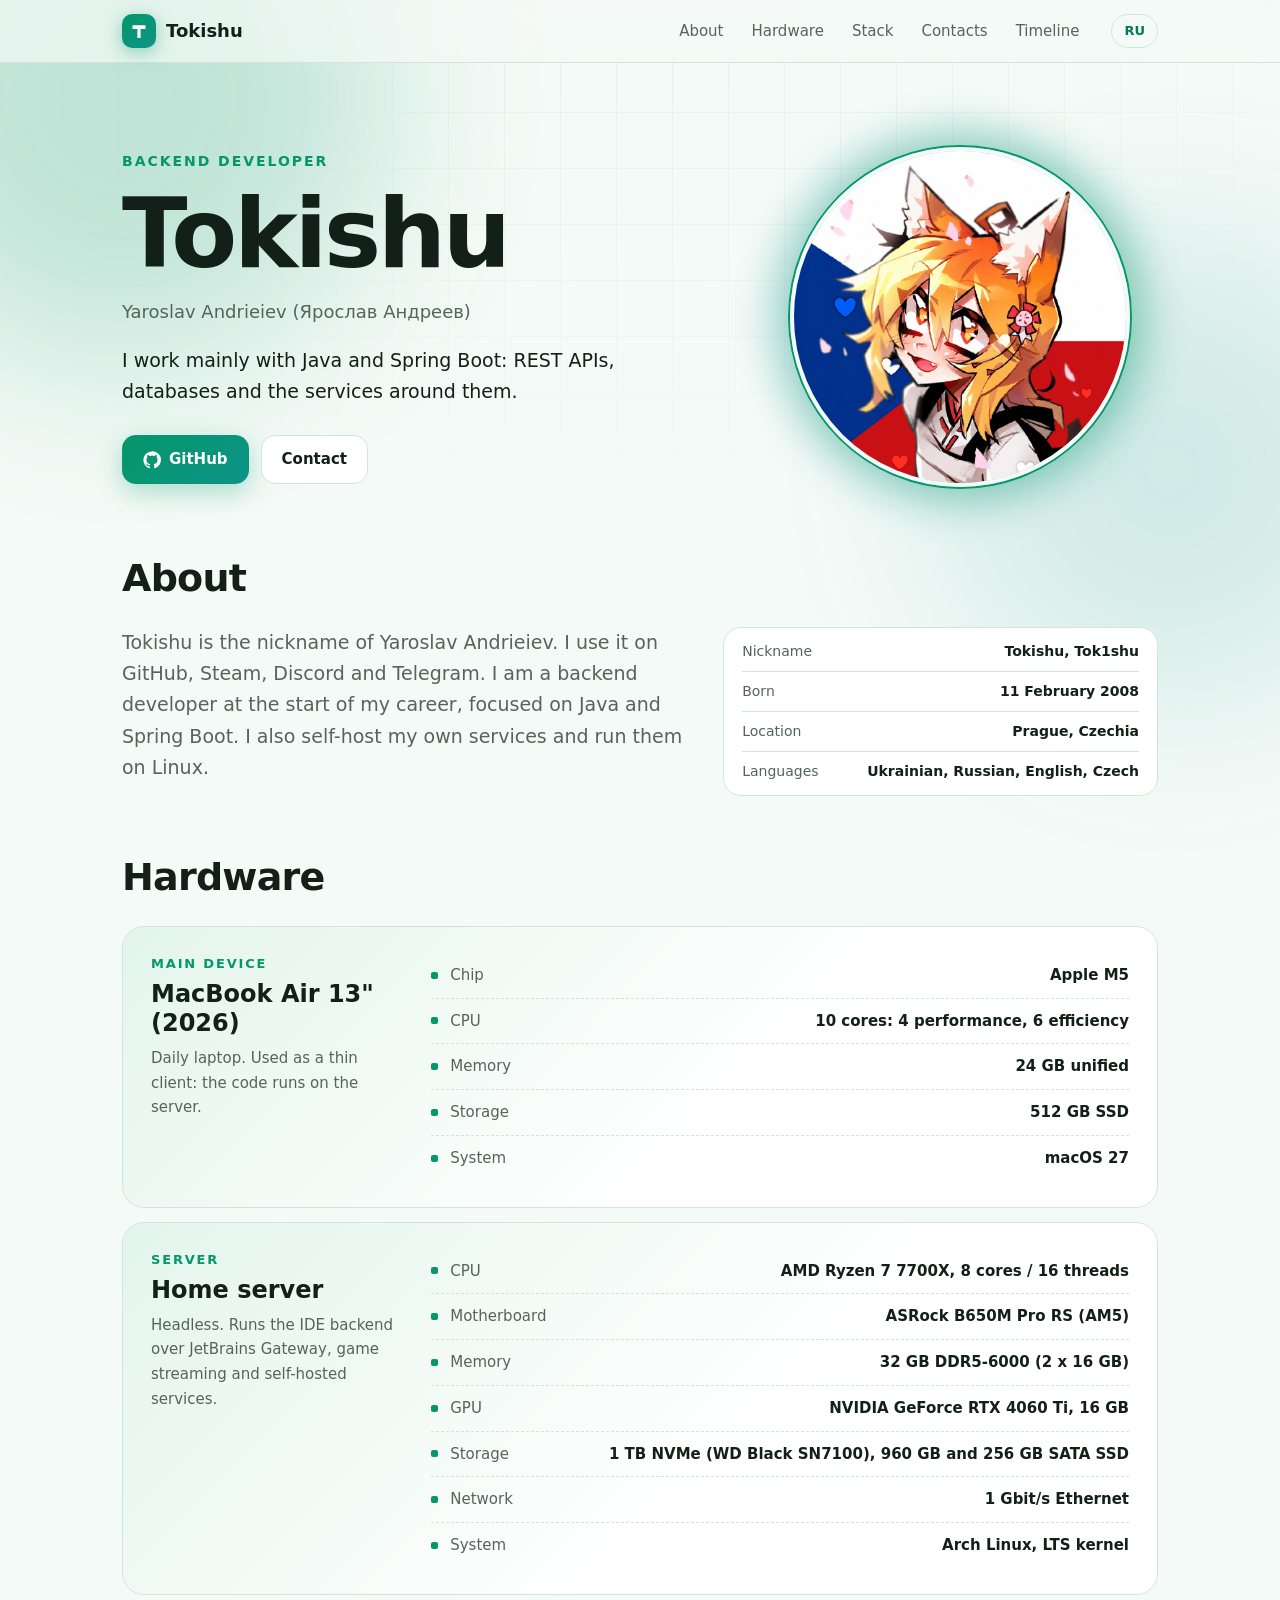
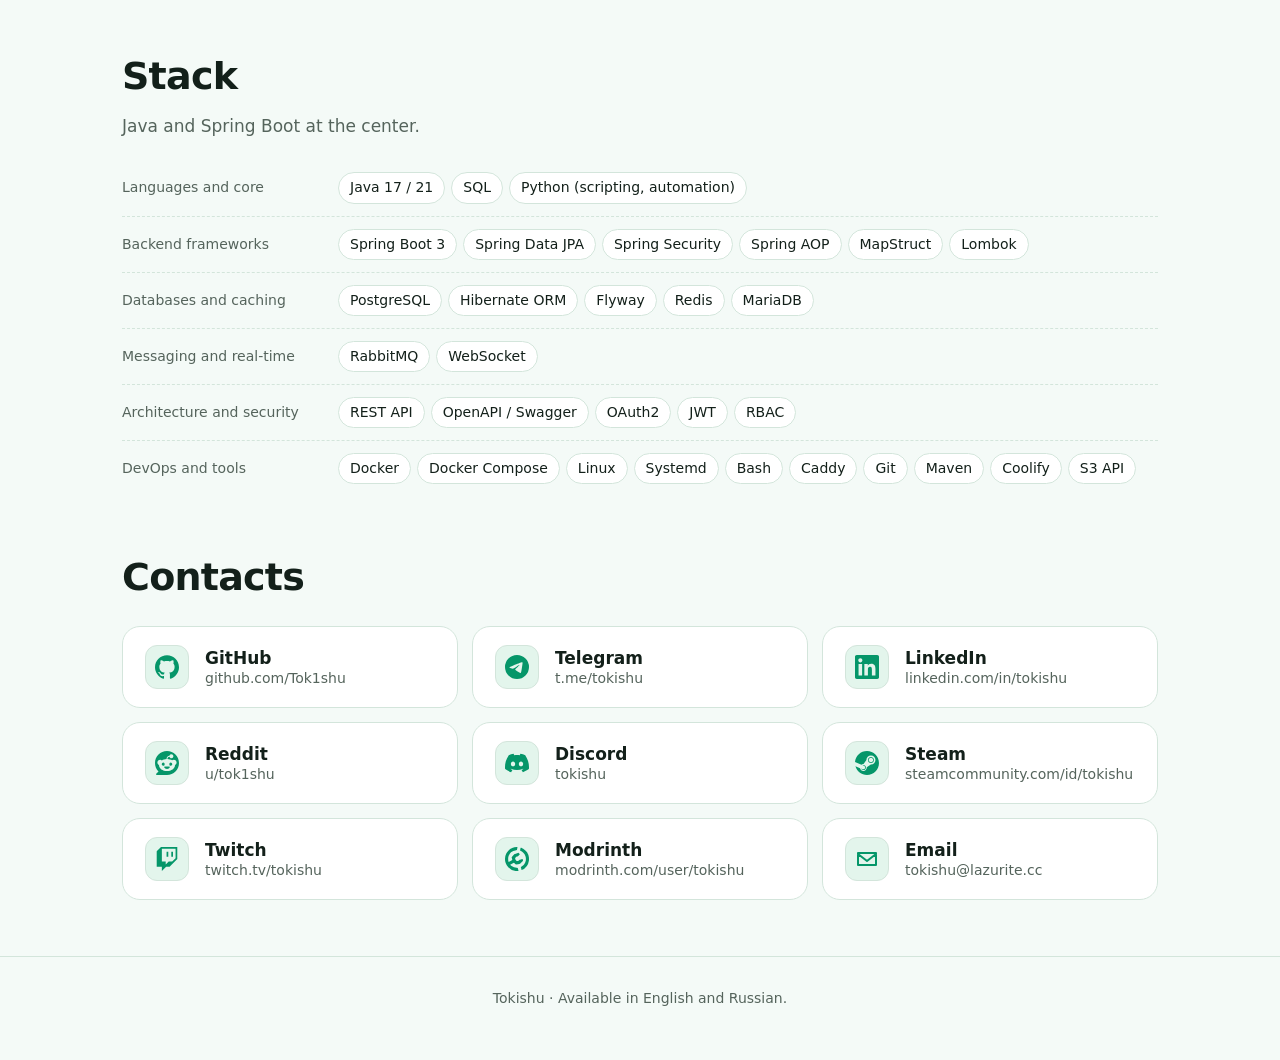
==== index.html @ 4b9541d2 "Initial site: tokishu.lazurite.cc Static personal site (EN/RU) with timeline, hardware, stack and co" ====
<!doctype html>
<html lang="en"><head><meta charset="utf-8"><meta name="viewport" content="width=device-width,initial-scale=1">
<title>Tokishu: backend developer, Java and Spring Boot</title>
<meta name="description" content="Tokishu (Yaroslav Andrieiev, Tok1shu, Токишу) is a backend developer working with Java and Spring Boot. Profiles, hardware and contacts.">
<link rel="canonical" href="https://tokishu.lazurite.cc/">
<link rel="alternate" hreflang="en" href="https://tokishu.lazurite.cc/"><link rel="alternate" hreflang="ru" href="https://tokishu.lazurite.cc/ru/"><link rel="alternate" hreflang="x-default" href="https://tokishu.lazurite.cc/">
<meta property="og:type" content="profile"><meta property="og:title" content="Tokishu: backend developer, Java and Spring Boot"><meta property="og:description" content="Tokishu (Yaroslav Andrieiev, Tok1shu, Токишу) is a backend developer working with Java and Spring Boot. Profiles, hardware and contacts."><meta property="og:url" content="https://tokishu.lazurite.cc/">
<meta property="profile:first_name" content="Yaroslav"><meta property="profile:last_name" content="Andrieiev"><meta property="profile:username" content="tokishu">
<meta name="robots" content="index,follow,max-image-preview:large,max-snippet:-1,max-video-preview:-1">
<meta name="author" content="Yaroslav Andrieiev">
<meta name="referrer" content="strict-origin-when-cross-origin">
<meta name="color-scheme" content="dark light">
<meta name="theme-color" content="#141414" media="(prefers-color-scheme: dark)"><meta name="theme-color" content="#f4faf7" media="(prefers-color-scheme: light)">
<meta name="format-detection" content="telephone=no">
<link rel="icon" href="/favicon.svg" type="image/svg+xml"><link rel="icon" href="/icon-192.png" type="image/png" sizes="192x192"><link rel="apple-touch-icon" href="/apple-touch-icon.png"><link rel="manifest" href="/site.webmanifest">
<link rel="alternate" type="text/plain" href="/llms.txt" title="llms.txt"><link rel="sitemap" type="application/xml" href="/sitemap.xml">
<meta property="og:site_name" content="Tokishu"><meta property="og:locale" content="en_US"><meta property="og:locale:alternate" content="ru_RU">
<meta property="og:image" content="https://tokishu.lazurite.cc/og-en.png"><meta property="og:image:type" content="image/png"><meta property="og:image:width" content="1200"><meta property="og:image:height" content="630"><meta property="og:image:alt" content="Tokishu, Yaroslav Andrieiev, backend developer: Java and Spring Boot">
<meta name="twitter:card" content="summary_large_image"><meta name="twitter:title" content="Tokishu: backend developer, Java and Spring Boot"><meta name="twitter:description" content="Tokishu (Yaroslav Andrieiev, Tok1shu, Токишу) is a backend developer working with Java and Spring Boot. Profiles, hardware and contacts."><meta name="twitter:image" content="https://tokishu.lazurite.cc/og-en.png"><meta name="twitter:image:alt" content="Tokishu, Yaroslav Andrieiev, backend developer: Java and Spring Boot">
<link rel="stylesheet" href="/style.css">
<script type="application/ld+json">{"@context": "https://schema.org", "@graph": [{"@type": "Person", "@id": "https://tokishu.lazurite.cc/#person", "name": "Tokishu", "alternateName": ["Tok1shu", "Токишу", "Yaroslav Andrieiev", "Ярослав Андреев"], "givenName": "Yaroslav", "familyName": "Andrieiev", "birthDate": "2008-02-11", "homeLocation": {"@type": "City", "name": "Prague"}, "url": "https://tokishu.lazurite.cc/", "image": "https://tokishu.lazurite.cc/avatar.jpg", "jobTitle": "Backend developer", "description": "Tokishu (Yaroslav Andrieiev, Tok1shu, Токишу) is a backend developer working with Java and Spring Boot. Profiles, hardware and contacts.", "email": "tokishu@lazurite.cc", "knowsAbout": ["Java", "Spring Boot", "REST API", "Backend development", "Linux", "Docker"], "sameAs": ["https://github.com/Tok1shu", "https://www.twitch.tv/tokishu", "https://modrinth.com/user/tokishu", "https://steamcommunity.com/id/tokishu/", "https://discord.com/users/761175017588916224", "https://t.me/tokishu", "https://www.linkedin.com/in/tokishu/", "https://www.reddit.com/user/tok1shu/"]}, {"@type": "WebSite", "@id": "https://tokishu.lazurite.cc/#site", "url": "https://tokishu.lazurite.cc/", "name": "Tokishu", "inLanguage": "en"}]}</script>
</head><body>
<div class="bg" aria-hidden="true"><i class="o1"></i><i class="o2"></i><i class="grid"></i></div>
<header class="top"><div class="wrap bar2"><a class="brand" href="/"><span class="tile" aria-hidden="true"><svg viewBox="0 0 64 64"><path d="M16 18h32v9H36v22h-8V27H16z" fill="currentColor"/></svg></span><span>Tokishu</span></a>
<nav><a href="#about">About</a><a href="#hardware">Hardware</a><a href="#stack">Stack</a><a href="#contacts">Contacts</a><a href="/timeline/">Timeline</a></nav><a class="lang" href="/ru/" hreflang="ru">RU</a></div></header>
<main>
<section class="hero wrap" id="top"><div class="hcopy">
<div class="role">Backend developer</div>
<h1>Tokishu</h1>
<p class="real">Yaroslav Andrieiev (Ярослав Андреев)</p>
<p class="lead">I work mainly with Java and Spring Boot: REST APIs, databases and the services around them.</p>
<div class="cta"><a class="btn primary" href="https://github.com/Tok1shu"><svg viewBox="0 0 24 24" aria-hidden="true"><path fill="currentColor" d="M12 .5a11.5 11.5 0 0 0-3.64 22.41c.58.1.79-.25.79-.56v-2c-3.2.7-3.87-1.37-3.87-1.37-.52-1.33-1.28-1.69-1.28-1.69-1.04-.71.08-.7.08-.7 1.15.08 1.76 1.18 1.76 1.18 1.03 1.76 2.7 1.25 3.35.96.1-.74.4-1.25.73-1.54-2.55-.29-5.24-1.28-5.24-5.69 0-1.26.45-2.28 1.18-3.09-.12-.29-.51-1.46.11-3.05 0 0 .97-.31 3.17 1.18a11 11 0 0 1 5.77 0c2.2-1.49 3.17-1.18 3.17-1.18.62 1.59.23 2.76.11 3.05.74.81 1.18 1.83 1.18 3.09 0 4.42-2.69 5.39-5.25 5.68.41.36.78 1.06.78 2.13v3.16c0 .31.21.67.8.56A11.5 11.5 0 0 0 12 .5z"/></svg>GitHub</a><a class="btn" href="#contacts">Contact</a></div></div>
<div class="ava"><img src="/avatar.jpg" alt="Tokishu" width="460" height="460"></div></section>
<section class="wrap" id="about"><h2>About</h2><div class="split"><p class="big">Tokishu is the nickname of Yaroslav Andrieiev. I use it on GitHub, Steam, Discord and Telegram. I am a backend developer at the start of my career, focused on Java and Spring Boot. I also self-host my own services and run them on Linux.</p><dl class="facts"><div><dt>Nickname</dt><dd>Tokishu, Tok1shu</dd></div><div><dt>Born</dt><dd>11 February 2008</dd></div><div><dt>Location</dt><dd>Prague, Czechia</dd></div><div><dt>Languages</dt><dd>Ukrainian, Russian, English, Czech</dd></div></dl></div></section>
<section class="wrap" id="hardware"><h2>Hardware</h2><div class="hwlist"><div class="hwrow"><div class="hwinfo"><div class="eyebrow">Main device</div><h3>MacBook Air 13&quot; (2026)</h3><p>Daily laptop. Used as a thin client: the code runs on the server.</p></div><dl class="hwstats" style="--n:5"><div><dt>Chip</dt><dd>Apple M5</dd></div><div><dt>CPU</dt><dd>10 cores: 4 performance, 6 efficiency</dd></div><div><dt>Memory</dt><dd>24 GB unified</dd></div><div><dt>Storage</dt><dd>512 GB SSD</dd></div><div><dt>System</dt><dd>macOS 27</dd></div></dl></div><div class="hwrow"><div class="hwinfo"><div class="eyebrow">Server</div><h3>Home server</h3><p>Headless. Runs the IDE backend over JetBrains Gateway, game streaming and self-hosted services.</p></div><dl class="hwstats" style="--n:7"><div><dt>CPU</dt><dd>AMD Ryzen 7 7700X, 8 cores / 16 threads</dd></div><div><dt>Motherboard</dt><dd>ASRock B650M Pro RS (AM5)</dd></div><div><dt>Memory</dt><dd>32 GB DDR5-6000 (2 x 16 GB)</dd></div><div><dt>GPU</dt><dd>NVIDIA GeForce RTX 4060 Ti, 16 GB</dd></div><div><dt>Storage</dt><dd>1 TB NVMe (WD Black SN7100), 960 GB and 256 GB SATA SSD</dd></div><div><dt>Network</dt><dd>1 Gbit/s Ethernet</dd></div><div><dt>System</dt><dd>Arch Linux, LTS kernel</dd></div></dl></div></div></section>
<section class="wrap" id="stack"><h2>Stack</h2><p class="sub">Java and Spring Boot at the center.</p><div class="sgrid"><div class="sg"><h3>Languages and core</h3><div class="chips"><span>Java 17 / 21</span><span>SQL</span><span>Python (scripting, automation)</span></div></div><div class="sg"><h3>Backend frameworks</h3><div class="chips"><span>Spring Boot 3</span><span>Spring Data JPA</span><span>Spring Security</span><span>Spring AOP</span><span>MapStruct</span><span>Lombok</span></div></div><div class="sg"><h3>Databases and caching</h3><div class="chips"><span>PostgreSQL</span><span>Hibernate ORM</span><span>Flyway</span><span>Redis</span><span>MariaDB</span></div></div><div class="sg"><h3>Messaging and real-time</h3><div class="chips"><span>RabbitMQ</span><span>WebSocket</span></div></div><div class="sg"><h3>Architecture and security</h3><div class="chips"><span>REST API</span><span>OpenAPI / Swagger</span><span>OAuth2</span><span>JWT</span><span>RBAC</span></div></div><div class="sg"><h3>DevOps and tools</h3><div class="chips"><span>Docker</span><span>Docker Compose</span><span>Linux</span><span>Systemd</span><span>Bash</span><span>Caddy</span><span>Git</span><span>Maven</span><span>Coolify</span><span>S3 API</span></div></div></div></section>
<section class="wrap" id="contacts"><h2>Contacts</h2><div class="links">
<a class="link" rel="me" href="https://github.com/Tok1shu"><span class="ic"><svg viewBox="0 0 24 24" aria-hidden="true" fill="currentColor"><path d="M12 .297c-6.63 0-12 5.373-12 12 0 5.303 3.438 9.8 8.205 11.385.6.113.82-.258.82-.577 0-.285-.01-1.04-.015-2.04-3.338.724-4.042-1.61-4.042-1.61C4.422 18.07 3.633 17.7 3.633 17.7c-1.087-.744.084-.729.084-.729 1.205.084 1.838 1.236 1.838 1.236 1.07 1.835 2.809 1.305 3.495.998.108-.776.417-1.305.76-1.605-2.665-.3-5.466-1.332-5.466-5.93 0-1.31.465-2.38 1.235-3.22-.135-.303-.54-1.523.105-3.176 0 0 1.005-.322 3.3 1.23.96-.267 1.98-.399 3-.405 1.02.006 2.04.138 3 .405 2.28-1.552 3.285-1.23 3.285-1.23.645 1.653.24 2.873.12 3.176.765.84 1.23 1.91 1.23 3.22 0 4.61-2.805 5.625-5.475 5.92.42.36.81 1.096.81 2.22 0 1.606-.015 2.896-.015 3.286 0 .315.21.69.825.57C20.565 22.092 24 17.592 24 12.297c0-6.627-5.373-12-12-12"/></svg></span><span><b>GitHub</b>github.com/Tok1shu</span></a><a class="link" rel="me" href="https://t.me/tokishu"><span class="ic"><svg viewBox="0 0 24 24" aria-hidden="true" fill="currentColor"><path d="M11.944 0A12 12 0 0 0 0 12a12 12 0 0 0 12 12 12 12 0 0 0 12-12A12 12 0 0 0 12 0a12 12 0 0 0-.056 0zm4.962 7.224c.1-.002.321.023.465.14a.506.506 0 0 1 .171.325c.016.093.036.306.02.472-.18 1.898-.962 6.502-1.36 8.627-.168.9-.499 1.201-.82 1.23-.696.065-1.225-.46-1.9-.902-1.056-.693-1.653-1.124-2.678-1.8-1.185-.78-.417-1.21.258-1.91.177-.184 3.247-2.977 3.307-3.23.007-.032.014-.15-.056-.212s-.174-.041-.249-.024c-.106.024-1.793 1.14-5.061 3.345-.48.33-.913.49-1.302.48-.428-.008-1.252-.241-1.865-.44-.752-.245-1.349-.374-1.297-.789.027-.216.325-.437.893-.663 3.498-1.524 5.83-2.529 6.998-3.014 3.332-1.386 4.025-1.627 4.476-1.635z"/></svg></span><span><b>Telegram</b>t.me/tokishu</span></a><a class="link" rel="me" href="https://www.linkedin.com/in/tokishu/"><span class="ic"><svg viewBox="0 0 24 24" aria-hidden="true" fill="currentColor"><path d="M20.447 20.452h-3.554v-5.569c0-1.328-.027-3.037-1.852-3.037-1.853 0-2.136 1.445-2.136 2.939v5.667H9.351V9h3.414v1.561h.046c.477-.9 1.637-1.85 3.37-1.85 3.601 0 4.267 2.37 4.267 5.455v6.286zM5.337 7.433c-1.144 0-2.063-.926-2.063-2.065 0-1.138.92-2.063 2.063-2.063 1.14 0 2.064.925 2.064 2.063 0 1.139-.925 2.065-2.064 2.065zm1.782 13.019H3.555V9h3.564v11.452zM22.225 0H1.771C.792 0 0 .774 0 1.729v20.542C0 23.227.792 24 1.771 24h20.451C23.2 24 24 23.227 24 22.271V1.729C24 .774 23.2 0 22.222 0h.003z"/></svg></span><span><b>LinkedIn</b>linkedin.com/in/tokishu</span></a><a class="link" rel="me" href="https://www.reddit.com/user/tok1shu/"><span class="ic"><svg viewBox="0 0 24 24" aria-hidden="true" fill="currentColor"><path d="M12 0C5.373 0 0 5.373 0 12c0 3.314 1.343 6.314 3.515 8.485l-2.286 2.286C.775 23.225 1.097 24 1.738 24H12c6.627 0 12-5.373 12-12S18.627 0 12 0Zm4.388 3.199c1.104 0 1.999.895 1.999 1.999 0 1.105-.895 2-1.999 2-.946 0-1.739-.657-1.947-1.539v.002c-1.147.162-2.032 1.15-2.032 2.341v.007c1.776.067 3.4.567 4.686 1.363.473-.363 1.064-.58 1.707-.58 1.547 0 2.802 1.254 2.802 2.802 0 1.117-.655 2.081-1.601 2.531-.088 3.256-3.637 5.876-7.997 5.876-4.361 0-7.905-2.617-7.998-5.87-.954-.447-1.614-1.415-1.614-2.538 0-1.548 1.255-2.802 2.803-2.802.645 0 1.239.218 1.712.585 1.275-.79 2.881-1.291 4.64-1.365v-.01c0-1.663 1.263-3.034 2.88-3.207.188-.911.993-1.595 1.959-1.595Zm-8.085 8.376c-.784 0-1.459.78-1.506 1.797-.047 1.016.64 1.429 1.426 1.429.786 0 1.371-.369 1.418-1.385.047-1.017-.553-1.841-1.338-1.841Zm7.406 0c-.786 0-1.385.824-1.338 1.841.047 1.017.634 1.385 1.418 1.385.785 0 1.473-.413 1.426-1.429-.046-1.017-.721-1.797-1.506-1.797Zm-3.703 4.013c-.974 0-1.907.048-2.77.135-.147.015-.241.168-.183.305.483 1.154 1.622 1.964 2.953 1.964 1.33 0 2.47-.81 2.953-1.964.057-.137-.037-.29-.184-.305-.863-.087-1.795-.135-2.769-.135Z"/></svg></span><span><b>Reddit</b>u/tok1shu</span></a><a class="link" rel="me" href="https://discord.com/users/761175017588916224"><span class="ic"><svg viewBox="0 0 24 24" aria-hidden="true" fill="currentColor"><path d="M20.317 4.3698a19.7913 19.7913 0 00-4.8851-1.5152.0741.0741 0 00-.0785.0371c-.211.3753-.4447.8648-.6083 1.2495-1.8447-.2762-3.68-.2762-5.4868 0-.1636-.3933-.4058-.8742-.6177-1.2495a.077.077 0 00-.0785-.037 19.7363 19.7363 0 00-4.8852 1.515.0699.0699 0 00-.0321.0277C.5334 9.0458-.319 13.5799.0992 18.0578a.0824.0824 0 00.0312.0561c2.0528 1.5076 4.0413 2.4228 5.9929 3.0294a.0777.0777 0 00.0842-.0276c.4616-.6304.8731-1.2952 1.226-1.9942a.076.076 0 00-.0416-.1057c-.6528-.2476-1.2743-.5495-1.8722-.8923a.077.077 0 01-.0076-.1277c.1258-.0943.2517-.1923.3718-.2914a.0743.0743 0 01.0776-.0105c3.9278 1.7933 8.18 1.7933 12.0614 0a.0739.0739 0 01.0785.0095c.1202.099.246.1981.3728.2924a.077.077 0 01-.0066.1276 12.2986 12.2986 0 01-1.873.8914.0766.0766 0 00-.0407.1067c.3604.698.7719 1.3628 1.225 1.9932a.076.076 0 00.0842.0286c1.961-.6067 3.9495-1.5219 6.0023-3.0294a.077.077 0 00.0313-.0552c.5004-5.177-.8382-9.6739-3.5485-13.6604a.061.061 0 00-.0312-.0286zM8.02 15.3312c-1.1825 0-2.1569-1.0857-2.1569-2.419 0-1.3332.9555-2.4189 2.157-2.4189 1.2108 0 2.1757 1.0952 2.1568 2.419 0 1.3332-.9555 2.4189-2.1569 2.4189zm7.9748 0c-1.1825 0-2.1569-1.0857-2.1569-2.419 0-1.3332.9554-2.4189 2.1569-2.4189 1.2108 0 2.1757 1.0952 2.1568 2.419 0 1.3332-.946 2.4189-2.1568 2.4189Z"/></svg></span><span><b>Discord</b>tokishu</span></a><a class="link" rel="me" href="https://steamcommunity.com/id/tokishu/"><span class="ic"><svg viewBox="0 0 24 24" aria-hidden="true" fill="currentColor"><path d="M11.979 0C5.678 0 .511 4.86.022 11.037l6.432 2.658c.545-.371 1.203-.59 1.912-.59.063 0 .125.004.188.006l2.861-4.142V8.91c0-2.495 2.028-4.524 4.524-4.524 2.494 0 4.524 2.031 4.524 4.527s-2.03 4.525-4.524 4.525h-.105l-4.076 2.911c0 .052.004.105.004.159 0 1.875-1.515 3.396-3.39 3.396-1.635 0-3.016-1.173-3.331-2.727L.436 15.27C1.862 20.307 6.486 24 11.979 24c6.627 0 11.999-5.373 11.999-12S18.605 0 11.979 0zM7.54 18.21l-1.473-.61c.262.543.714.999 1.314 1.25 1.297.539 2.793-.076 3.332-1.375.263-.63.264-1.319.005-1.949s-.75-1.121-1.377-1.383c-.624-.26-1.29-.249-1.878-.03l1.523.63c.956.4 1.409 1.5 1.009 2.455-.397.957-1.497 1.41-2.454 1.012H7.54zm11.415-9.303c0-1.662-1.353-3.015-3.015-3.015-1.665 0-3.015 1.353-3.015 3.015 0 1.665 1.35 3.015 3.015 3.015 1.663 0 3.015-1.35 3.015-3.015zm-5.273-.005c0-1.252 1.013-2.266 2.265-2.266 1.249 0 2.266 1.014 2.266 2.266 0 1.251-1.017 2.265-2.266 2.265-1.253 0-2.265-1.014-2.265-2.265z"/></svg></span><span><b>Steam</b>steamcommunity.com/id/tokishu</span></a><a class="link" rel="me" href="https://www.twitch.tv/tokishu"><span class="ic"><svg viewBox="0 0 24 24" aria-hidden="true" fill="currentColor"><path d="M11.571 4.714h1.715v5.143H11.57zm4.715 0H18v5.143h-1.714zM6 0L1.714 4.286v15.428h5.143V24l4.286-4.286h3.428L22.286 12V0zm14.571 11.143l-3.428 3.428h-3.429l-3 3v-3H6.857V1.714h13.714Z"/></svg></span><span><b>Twitch</b>twitch.tv/tokishu</span></a><a class="link" rel="me" href="https://modrinth.com/user/tokishu"><span class="ic"><svg viewBox="0 0 24 24" aria-hidden="true" fill="currentColor"><path d="M12.252.004a11.78 11.768 0 0 0-8.92 3.73 11 10.999 0 0 0-2.17 3.11 11.37 11.359 0 0 0-1.16 5.169c0 1.42.17 2.5.6 3.77.24.759.77 1.899 1.17 2.529a12.3 12.298 0 0 0 8.85 5.639c.44.05 2.54.07 2.76.02.2-.04.22.1-.26-1.7l-.36-1.37-1.01-.06a8.5 8.489 0 0 1-5.18-1.8 5.34 5.34 0 0 1-1.3-1.26c0-.05.34-.28.74-.5a37.572 37.545 0 0 1 2.88-1.629c.03 0 .5.45 1.06.98l1 .97 2.07-.43 2.06-.43 1.47-1.47c.8-.8 1.48-1.5 1.48-1.52 0-.09-.42-1.63-.46-1.7-.04-.06-.2-.03-1.02.18-.53.13-1.2.3-1.45.4l-.48.15-.53.53-.53.53-.93.1-.93.07-.52-.5a2.7 2.7 0 0 1-.96-1.7l-.13-.6.43-.57c.68-.9.68-.9 1.46-1.1.4-.1.65-.2.83-.33.13-.099.65-.579 1.14-1.069l.9-.9-.7-.7-.7-.7-1.95.54c-1.07.3-1.96.53-1.97.53-.03 0-2.23 2.48-2.63 2.97l-.29.35.28 1.03c.16.56.3 1.16.31 1.34l.03.3-.34.23c-.37.23-2.22 1.3-2.84 1.63-.36.2-.37.2-.44.1-.08-.1-.23-.6-.32-1.03-.18-.86-.17-2.75.02-3.73a8.84 8.839 0 0 1 7.9-6.93c.43-.03.77-.08.78-.1.06-.17.5-2.999.47-3.039-.01-.02-.1-.02-.2-.03Zm3.68.67c-.2 0-.3.1-.37.38-.06.23-.46 2.42-.46 2.52 0 .04.1.11.22.16a8.51 8.499 0 0 1 2.99 2 8.38 8.379 0 0 1 2.16 3.449 6.9 6.9 0 0 1 .4 2.8c0 1.07 0 1.27-.1 1.73a9.37 9.369 0 0 1-1.76 3.769c-.32.4-.98 1.06-1.37 1.38-.38.32-1.54 1.1-1.7 1.14-.1.03-.1.06-.07.26.03.18.64 2.56.7 2.78l.06.06a12.07 12.058 0 0 0 7.27-9.4c.13-.77.13-2.58 0-3.4a11.96 11.948 0 0 0-5.73-8.578c-.7-.42-2.05-1.06-2.25-1.06Z"/></svg></span><span><b>Modrinth</b>modrinth.com/user/tokishu</span></a>
<a class="link" href="mailto:tokishu@lazurite.cc"><span class="ic"><svg viewBox="0 0 24 24" aria-hidden="true"><path fill="none" stroke="currentColor" stroke-width="2" stroke-linecap="round" stroke-linejoin="round" d="M3 6h18v12H3zM3 7l9 7 9-7"/></svg></span><span><b>Email</b>tokishu@lazurite.cc</span></a>
</div></section>
</main>
<footer><div class="wrap">Tokishu · Available in English and Russian.</div></footer>
<script src="/app.js" defer></script>
</body></html>
---- style.css ----
:root{--bg:#141414;--surface:#171717;--card:#1c1c1c;--elev:#262626;--line:#303030;--text:#ececec;--muted:#a3a3a3;
--accent:#34d399;--accent2:#6ee7b7;--teal:#2dd4bf;--tint:#18231c;--on:#06281c;--r:18px}
@media (prefers-color-scheme:light){:root{--bg:#f4faf7;--surface:#fff;--card:#fff;--elev:#eaf5ef;--line:#d3e5db;--text:#13201a;--muted:#55645c;--accent:#059669;--accent2:#047857;--teal:#0d9488;--tint:#e3f5ec;--on:#fff}}
*{box-sizing:border-box}html{scroll-behavior:smooth;scroll-padding-top:80px}
body{margin:0;background:var(--bg);color:var(--text);font:17px/1.65 ui-sans-serif,system-ui,-apple-system,"Segoe UI",Roboto,sans-serif;-webkit-font-smoothing:antialiased}
a{color:var(--accent);text-decoration:none}img{max-width:100%;display:block}
.wrap{max-width:1080px;margin:0 auto;padding:0 22px}
.bg{position:fixed;inset:0;z-index:-1;overflow:hidden;pointer-events:none}
.bg i{position:absolute;border-radius:50%;filter:blur(90px);opacity:.5}
.o1{width:520px;height:520px;background:var(--accent);left:-140px;top:-160px;opacity:.22!important;animation:f1 18s ease-in-out infinite alternate}
.o2{width:460px;height:460px;background:var(--teal);right:-120px;top:240px;opacity:.14!important;animation:f2 22s ease-in-out infinite alternate}
.bg .grid{inset:0;border-radius:0;filter:none;opacity:.5;background-image:linear-gradient(var(--line) 1px,transparent 1px),linear-gradient(90deg,var(--line) 1px,transparent 1px);background-size:56px 56px;-webkit-mask-image:radial-gradient(70% 55% at 50% 0,#000,transparent);mask-image:radial-gradient(70% 55% at 50% 0,#000,transparent)}
@keyframes f1{to{transform:translate(120px,80px)}}@keyframes f2{to{transform:translate(-100px,-60px)}}
.top{position:sticky;top:0;z-index:20;backdrop-filter:blur(14px);-webkit-backdrop-filter:blur(14px);background:color-mix(in srgb,var(--bg) 70%,transparent);border-bottom:1px solid var(--line)}
.bar2{display:flex;align-items:center;gap:20px;height:62px}
.brand{display:flex;align-items:center;gap:10px;font-weight:700;color:var(--text);font-size:18px}
.tile{width:34px;height:34px;border-radius:10px;display:grid;place-items:center;background:linear-gradient(135deg,var(--accent),var(--teal));color:var(--on);box-shadow:0 4px 18px color-mix(in srgb,var(--accent) 40%,transparent)}
.tile svg{width:26px;height:26px}
.top nav{display:flex;gap:4px;margin-left:auto}.top nav a{color:var(--muted);padding:6px 12px;border-radius:99px;font-size:15px;transition:.2s}
.top nav a:hover{color:var(--text);background:var(--elev)}
.lang{padding:5px 12px;border:1px solid var(--line);border-radius:99px;font-size:13px;font-weight:700;color:var(--accent2)}
.hero{display:grid;grid-template-columns:1.2fr .8fr;gap:48px;align-items:center;padding-top:84px;padding-bottom:40px}
.role{color:var(--accent);font-weight:700;font-size:14px;letter-spacing:.14em;text-transform:uppercase;margin-bottom:14px}
.lead{max-width:30em}
.ava{justify-self:center;position:relative}.ava::before{content:"";position:absolute;inset:-14px;border-radius:50%;background:conic-gradient(from 90deg,var(--accent),var(--teal),var(--accent));filter:blur(22px);opacity:.45}
.ava img{position:relative;width:min(340px,70vw);height:auto;aspect-ratio:1;object-fit:cover;border-radius:50%;border:4px solid var(--bg);box-shadow:0 0 0 2px var(--accent)}
.brand img{border-radius:50%}.sub{color:var(--muted);margin:-12px 0 20px}.more{margin:22px 0 0}
.badge{display:inline-flex;align-items:center;gap:8px;padding:5px 14px;border:1px solid var(--line);border-radius:99px;background:var(--tint);color:var(--accent2);font-size:13px;margin-bottom:20px}
.badge i{width:8px;height:8px;border-radius:50%;background:var(--accent);box-shadow:0 0 0 0 var(--accent);animation:pulse 2s infinite}
@keyframes pulse{70%{box-shadow:0 0 0 9px transparent}100%{box-shadow:0 0 0 0 transparent}}
h1{font-size:clamp(52px,9vw,96px);line-height:.98;margin:0 0 22px;letter-spacing:-.035em}
h1 span{background:linear-gradient(100deg,var(--accent),var(--teal));-webkit-background-clip:text;background-clip:text;color:transparent}
.lead{font-size:19px;margin:0 0 12px}.notknife{color:var(--muted);font-size:15px;margin:0}
.cta{display:flex;flex-wrap:wrap;gap:12px;margin-top:28px}
.btn{display:inline-flex;align-items:center;gap:8px;padding:11px 20px;border-radius:14px;border:1px solid var(--line);background:var(--card);color:var(--text);font-weight:600;font-size:15px;transition:.2s}
.btn svg{width:18px;height:18px}.btn:hover{border-color:var(--accent);transform:translateY(-2px)}
.btn.primary{background:linear-gradient(135deg,var(--accent),var(--teal));border-color:transparent;color:var(--on);box-shadow:0 8px 26px color-mix(in srgb,var(--accent) 30%,transparent)}
.win{margin:0;border:1px solid var(--line);border-radius:var(--r);background:var(--surface);overflow:hidden;box-shadow:0 30px 70px -20px rgba(0,0,0,.55)}
.win .bar{display:flex;gap:6px;padding:10px 14px;border-bottom:1px solid var(--line);background:var(--card)}
.win .bar i{width:10px;height:10px;border-radius:50%;background:var(--line)}.win .bar i:first-child{background:var(--accent)}
.win img{width:100%;height:auto}
section.wrap:not(.hero){padding-top:30px;padding-bottom:30px}#contacts{padding-bottom:56px!important}
h2{font-size:clamp(26px,4vw,38px);line-height:1.15;margin:0 0 26px;letter-spacing:-.02em}
.eyebrow{color:var(--accent);font-weight:700;font-size:13px;letter-spacing:.14em;text-transform:uppercase;margin-bottom:10px}
.split{display:grid;grid-template-columns:1.3fr 1fr;gap:36px;align-items:start}
.big{font-size:19px;color:var(--muted);margin:0}
.facts{margin:0;background:var(--card);border:1px solid var(--line);border-radius:var(--r);padding:4px 18px;align-self:start}
.facts div{display:flex;justify-content:space-between;gap:16px;padding:8px 0;border-bottom:1px solid var(--line)}.facts div:last-child{border:0}
.facts dt{color:var(--muted);font-size:14px}.facts dd{margin:0;font-weight:600;text-align:right;font-size:14px}
.feats{list-style:none;margin:0 0 36px;padding:0;display:grid;grid-template-columns:repeat(3,1fr);gap:14px}
.feats li{background:var(--card);border:1px solid var(--line);border-radius:var(--r);padding:22px;transition:.25s}
.feats li:hover{border-color:var(--accent);transform:translateY(-3px);background:linear-gradient(160deg,var(--tint),var(--card))}
.feats h3,.card h3{margin:0 0 6px;font-size:18px}.feats p,.card p{margin:0;color:var(--muted);font-size:15px}
.gallery{display:grid;grid-template-columns:1fr 1fr;gap:18px;margin-bottom:36px}
.mob{display:grid;grid-template-columns:230px 1fr;gap:40px;align-items:center;background:linear-gradient(135deg,var(--tint),var(--card));border:1px solid var(--line);border-radius:26px;padding:30px}
.mob h3{font-size:24px;margin:0 0 8px}.mob p{color:var(--muted);margin:0 0 20px}
.phone{margin:0;border:7px solid var(--elev);border-radius:30px;overflow:hidden;box-shadow:0 20px 50px -15px rgba(0,0,0,.6)}
.chips{display:flex;flex-wrap:wrap;gap:10px}.chips span{padding:8px 16px;border-radius:99px;background:var(--card);border:1px solid var(--line);font-size:15px;font-weight:500;transition:.2s}
.chips span:hover{border-color:var(--accent);color:var(--accent2)}
.cards{display:grid;grid-template-columns:repeat(auto-fit,minmax(300px,1fr));gap:14px}
.card{display:flex;flex-direction:column;background:var(--card);border:1px solid var(--line);border-radius:var(--r);padding:22px;color:var(--text);position:relative;overflow:hidden;transition:.25s}
.card:hover{border-color:var(--accent);transform:translateY(-3px)}
.card::after{content:"";position:absolute;inset:0;pointer-events:none;opacity:0;transition:.25s;background:radial-gradient(280px circle at var(--mx,50%) var(--my,50%),color-mix(in srgb,var(--accent) 16%,transparent),transparent 70%)}.card:hover::after{opacity:1}
.go{margin-top:auto;padding-top:14px;color:var(--accent);font-size:14px;font-weight:600}
.links{display:grid;grid-template-columns:repeat(auto-fit,minmax(260px,1fr));gap:14px}
.link{display:flex;align-items:center;gap:16px;padding:18px 22px;background:var(--card);border:1px solid var(--line);border-radius:var(--r);color:var(--text);transition:.25s}
.link:hover{border-color:var(--accent);transform:translateY(-3px)}
.link span:not(.ic){display:flex;flex-direction:column;line-height:1.3;color:var(--muted);font-size:14px;min-width:0;overflow-wrap:anywhere}.link b{color:var(--text);font-size:17px}
.narrow{max-width:820px}
details{background:var(--card);border:1px solid var(--line);border-radius:14px;padding:16px 20px;margin-bottom:10px;transition:.2s}
details[open]{border-color:var(--accent);background:linear-gradient(160deg,var(--tint),var(--card))}
summary{cursor:pointer;font-weight:600;list-style:none;display:flex;justify-content:space-between;gap:12px}
summary::after{content:"+";color:var(--accent);font-size:22px;line-height:1}details[open] summary::after{content:"\2212"}
details p{margin:12px 0 0;color:var(--muted)}
footer{border-top:1px solid var(--line);padding:30px 0 50px;color:var(--muted);font-size:14px;text-align:center}
.js section:not(.hero),.js .hero .hcopy,.js .ava{opacity:0;transform:translateY(18px);transition:opacity .7s,transform .7s}
.js .in{opacity:1!important;transform:none!important}
@media(max-width:860px){.hero,.split{grid-template-columns:1fr}.ava{order:-1}.feats{grid-template-columns:1fr 1fr}.top nav{display:none}.lang{margin-left:auto}.mob{padding:22px}.phone{max-width:220px}.hero{padding-top:44px}}
@media(max-width:560px){.feats{grid-template-columns:1fr}}
@media(prefers-reduced-motion:reduce){*{animation:none!important;transition:none!important}}
.link .ic{width:44px;height:44px;border-radius:12px;display:grid;place-items:center;flex:none;background:var(--tint);border:1px solid var(--line);color:var(--accent);font-weight:800;font-size:14px;letter-spacing:.04em}.link .ic svg{width:22px;height:22px}
.link span:not(.ic){display:flex}
.tlpage{padding-top:56px;padding-bottom:40px}.h1s{font-size:clamp(36px,6vw,56px);margin:0 0 10px;letter-spacing:-.03em}.tlpage .sub{margin:0 0 36px}
.tl{list-style:none;margin:0;padding:0 0 0 26px;border-left:2px solid var(--line)}
.tl li{position:relative;padding:0 0 26px 26px}
.tl li::before{content:"";position:absolute;left:-34px;top:6px;width:14px;height:14px;border-radius:50%;background:var(--bg);border:3px solid var(--accent);box-shadow:0 0 0 4px var(--tint)}
.tl time{display:block;color:var(--accent);font-weight:700;font-size:14px;letter-spacing:.08em;margin-bottom:6px}
.tcard{background:var(--card);border:1px solid var(--line);border-radius:var(--r);padding:18px 22px;transition:.25s}.tcard:hover{border-color:var(--accent)}
.tcard h3{margin:0 0 6px;font-size:19px}.tcard p{margin:0;color:var(--muted);font-size:15px}.top nav a[aria-current]{color:var(--accent2);background:var(--elev)}
.tlnote{margin:10px 0 0;padding:16px 22px;border:1px dashed var(--line);border-radius:var(--r);color:var(--muted);font-size:15px}
.real{color:var(--muted);font-size:18px;margin:-6px 0 18px}
.hwlist{display:grid;gap:14px}
.hwrow{display:grid;grid-template-columns:minmax(220px,.7fr) 2fr;gap:36px;align-items:start;background:linear-gradient(135deg,var(--tint),var(--card) 60%);border:1px solid var(--line);border-radius:22px;padding:26px 28px;transition:.25s}
.hwrow:hover{border-color:var(--accent)}
.hwinfo .eyebrow{margin-bottom:6px}.hwinfo h3{margin:0 0 8px;font-size:24px;line-height:1.2}.hwinfo p{margin:0;color:var(--muted);font-size:15px}
.hwstats{margin:0;display:flex;flex-direction:column}
.hwstats div{display:flex;align-items:baseline;gap:12px;padding:10px 0;border-bottom:1px dashed var(--line)}.hwstats div:last-child{border:0}
.hwstats div::before{content:"";order:0;width:7px;height:7px;border-radius:2px;background:var(--accent);flex:none;align-self:center}
.hwstats dt{order:1;color:var(--muted);font-size:15px;min-width:130px;flex:none}
.hwstats dd{order:2;margin:0 0 0 auto;font-weight:600;font-size:15px;text-align:right}
@media(max-width:860px){.hwrow{grid-template-columns:1fr;padding:20px}}
.sgrid{display:flex;flex-direction:column}
.sg{display:grid;grid-template-columns:200px 1fr;gap:16px;align-items:baseline;padding:12px 0;border-bottom:1px dashed var(--line)}.sg:last-child{border:0}
.sg h3{margin:0;font-size:14px;color:var(--muted);font-weight:500}
.sg .chips{gap:6px}.sg .chips span{padding:3px 11px;font-size:14px}
@media(max-width:700px){.sg{grid-template-columns:1fr;gap:8px}}
.link .ic{font-size:0}.link .ic svg{width:24px;height:24px}
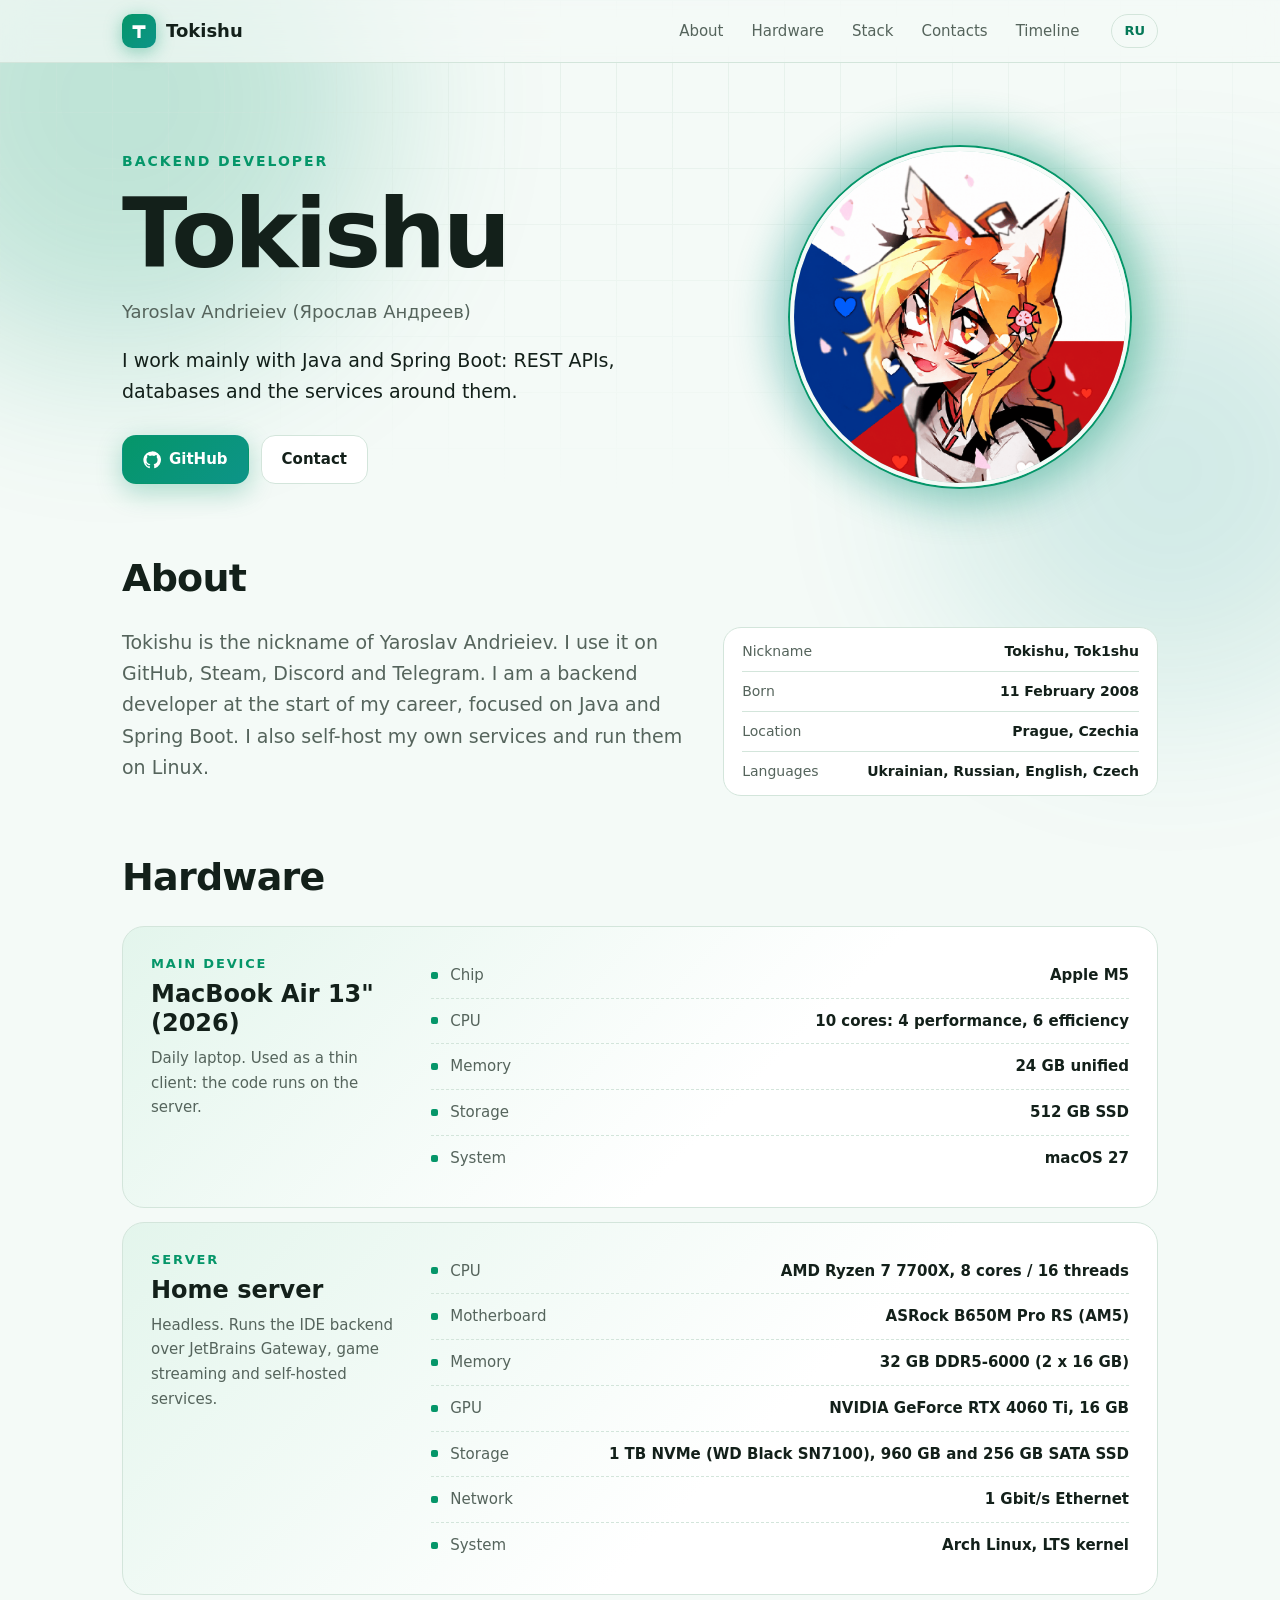
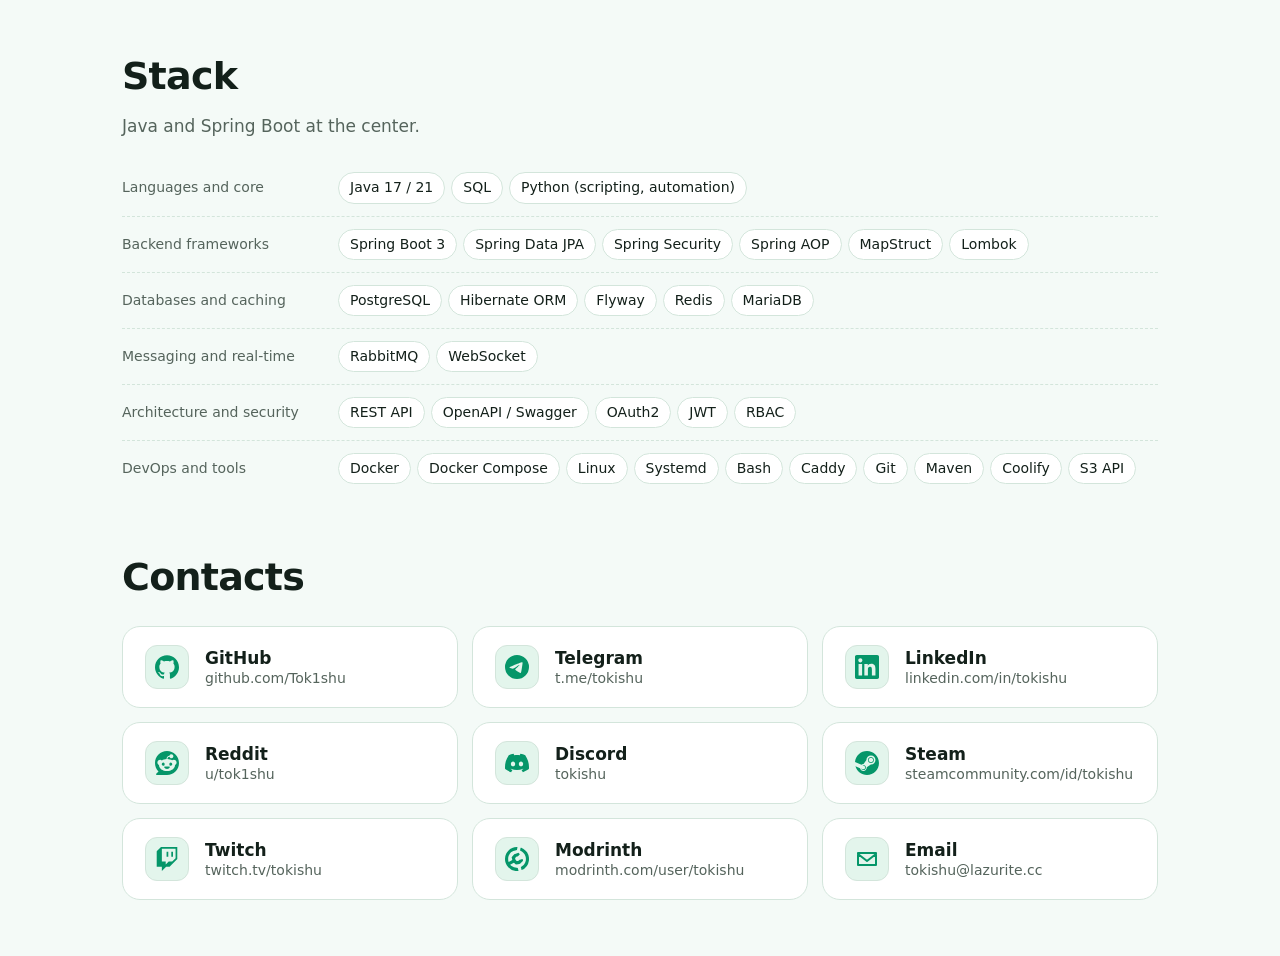
==== commit a35eb805: "Remove footer Co-authored-by: Zyabra <agent@lazurite.cc>" ====
--- a/index.html
+++ b/index.html
@@ -39,6 +39,5 @@
 <a class="link" href="mailto:tokishu@lazurite.cc"><span class="ic"><svg viewBox="0 0 24 24" aria-hidden="true"><path fill="none" stroke="currentColor" stroke-width="2" stroke-linecap="round" stroke-linejoin="round" d="M3 6h18v12H3zM3 7l9 7 9-7"/></svg></span><span><b>Email</b>tokishu@lazurite.cc</span></a>
 </div></section>
 </main>
-<footer><div class="wrap">Tokishu · Available in English and Russian.</div></footer>
 <script src="/app.js" defer></script>
 </body></html>
